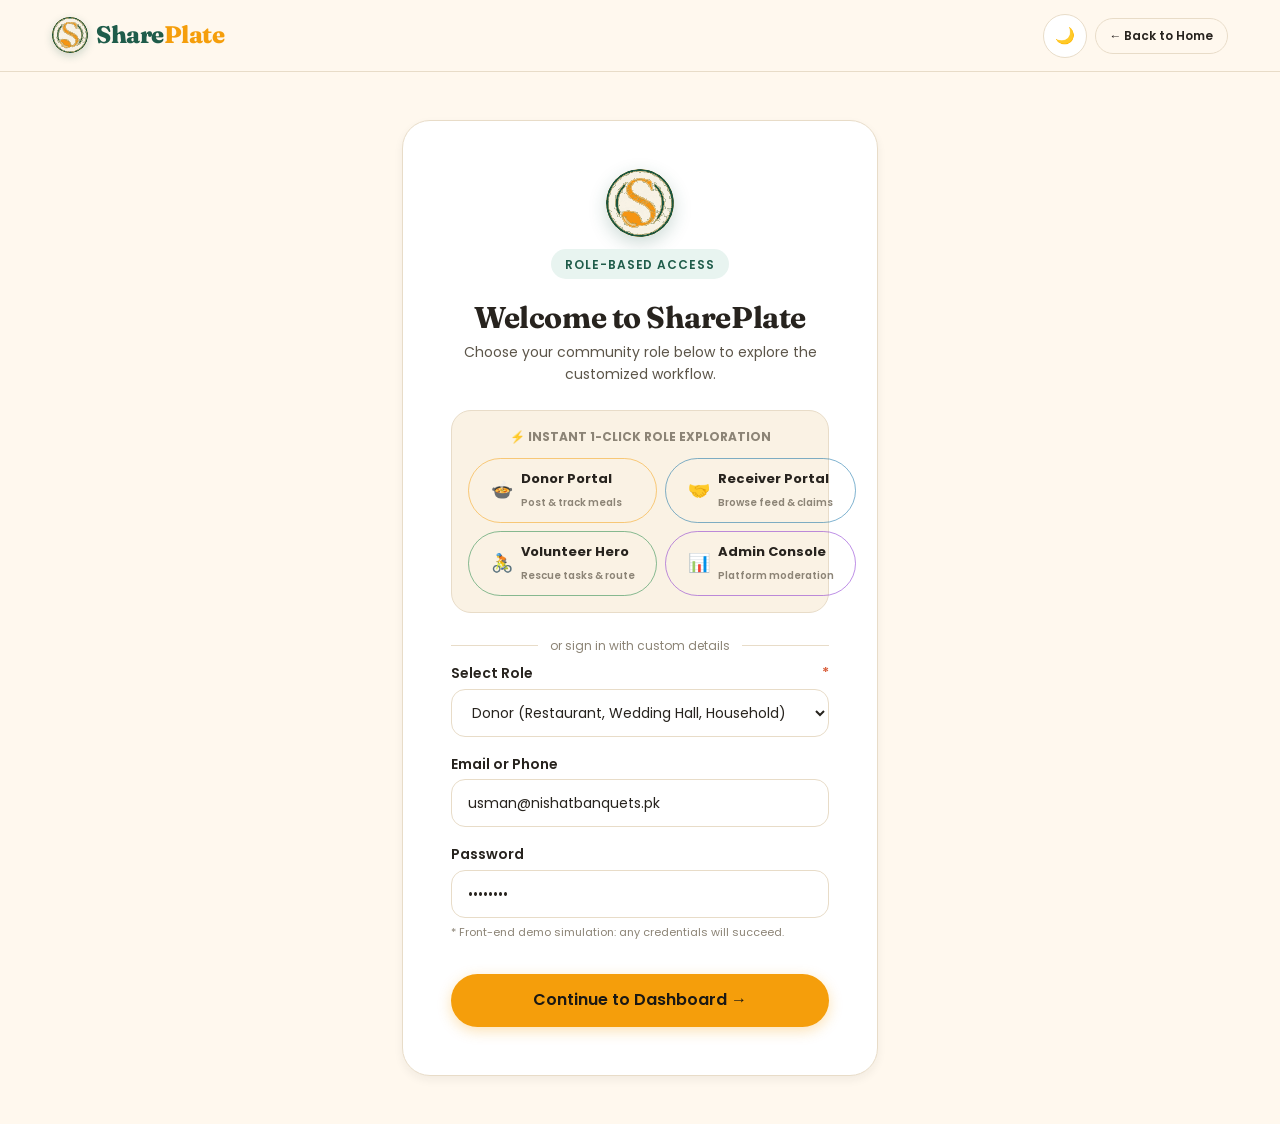
==== login.html @ aed95f28 "Initial commit: SharePlate web application" ====
<!DOCTYPE html>
<html lang="en">
<head>
  <meta charset="UTF-8">
  <meta name="viewport" content="width=device-width, initial-scale=1.0">
  <title>Login & Role Selection - SharePlate</title>
  <meta name="description" content="Sign in or select a demo role to experience SharePlate as a Donor, Receiver, Volunteer, or Admin.">

  <!-- Google Fonts -->
  <link rel="preconnect" href="https://fonts.googleapis.com">
  <link rel="preconnect" href="https://fonts.gstatic.com" crossorigin>
  <link href="https://fonts.googleapis.com/css2?family=Fraunces:opsz,wght@9..144,600;700;800&family=Poppins:wght@400;500;600;700&display=swap" rel="stylesheet">

  <!-- Favicon / Brand Icons -->
  <link rel="icon" type="image/x-icon" href="assests/shareplate_logo.ico">
  <link rel="icon" type="image/svg+xml" href="assests/shareplate_logo.svg">
  <link rel="apple-touch-icon" href="assests/shareplate_logo.png">

  <link rel="stylesheet" href="css/style.css">
</head>
<body style="min-height:100vh; display:flex; flex-direction:column; background:var(--color-bg);">

  <!-- Minimal Nav -->
  <header class="navbar" role="banner">
    <div class="container nav-container">
      <a href="index.html" class="brand-logo" aria-label="SharePlate Home">
        <img src="assests/shareplate_logo.svg" alt="SharePlate Logo" class="brand-logo-img" width="36" height="36">
        <span class="logo-text">Share<span>Plate</span></span>
      </a>

      <div class="nav-actions">
        <button class="btn-icon theme-toggle-btn" aria-label="Toggle Dark Mode">
          <span class="theme-icon-moon">🌙</span>
          <span class="theme-icon-sun" style="display:none;">☀️</span>
        </button>
        <a href="index.html" class="btn btn-outline btn-sm">&larr; Back to Home</a>
      </div>
    </div>
  </header>

  <main class="flex-center" style="flex:1; padding-block:var(--space-2xl);">
    <div class="container" style="max-width:540px;">
      <div class="form-card fade-in">
        <div style="text-align:center; margin-bottom:var(--space-lg);">
          <img src="assests/shareplate_logo.svg" alt="SharePlate Logo" class="brand-logo-img" style="width:68px; height:68px; margin:0 auto var(--space-sm); box-shadow:0 6px 18px rgba(31,92,74,0.22);">
          <span class="section-tag">Role-Based Access</span>
          <h1 style="font-size:var(--font-size-2xl); margin-top:var(--space-xs); margin-bottom:var(--space-2xs);">Welcome to SharePlate</h1>
          <p style="font-size:var(--font-size-sm); color:var(--color-text-secondary);">
            Choose your community role below to explore the customized workflow.
          </p>
        </div>

        <!-- One-Click Instant Demo Login Strip -->
        <div style="margin-bottom:var(--space-xl); background:var(--color-bg-alt); padding:var(--space-md); border-radius:var(--radius-lg); border:1px solid var(--color-border);">
          <div style="font-size:var(--font-size-xs); font-weight:700; text-transform:uppercase; color:var(--color-text-muted); margin-bottom:var(--space-sm); text-align:center;">
            ⚡ Instant 1-Click Role Exploration
          </div>
          <div class="grid-cols-2" style="gap:var(--space-xs);">
            <button class="btn btn-outline quick-login-btn" data-role="donor" style="border-color:rgba(245,158,11,0.5); justify-content:flex-start; text-align:left;">
              <span style="font-size:18px;">🍲</span>
              <div>
                <strong style="display:block; font-size:13px;">Donor Portal</strong>
                <span style="font-size:10px; color:var(--color-text-muted);">Post & track meals</span>
              </div>
            </button>

            <button class="btn btn-outline quick-login-btn" data-role="receiver" style="border-color:rgba(3,105,161,0.5); justify-content:flex-start; text-align:left;">
              <span style="font-size:18px;">🤝</span>
              <div>
                <strong style="display:block; font-size:13px;">Receiver Portal</strong>
                <span style="font-size:10px; color:var(--color-text-muted);">Browse feed & claims</span>
              </div>
            </button>

            <button class="btn btn-outline quick-login-btn" data-role="volunteer" style="border-color:rgba(21,128,61,0.5); justify-content:flex-start; text-align:left;">
              <span style="font-size:18px;">🚴</span>
              <div>
                <strong style="display:block; font-size:13px;">Volunteer Hero</strong>
                <span style="font-size:10px; color:var(--color-text-muted);">Rescue tasks & route</span>
              </div>
            </button>

            <button class="btn btn-outline quick-login-btn" data-role="admin" style="border-color:rgba(126,34,206,0.5); justify-content:flex-start; text-align:left;">
              <span style="font-size:18px;">📊</span>
              <div>
                <strong style="display:block; font-size:13px;">Admin Console</strong>
                <span style="font-size:10px; color:var(--color-text-muted);">Platform moderation</span>
              </div>
            </button>
          </div>
        </div>

        <div class="flex-center" style="margin-bottom:var(--space-md); position:relative;">
          <hr style="width:100%; border:none; border-top:1px solid var(--color-border);">
          <span style="position:absolute; background:var(--color-surface); padding-inline:var(--space-sm); font-size:var(--font-size-xs); color:var(--color-text-muted);">
            or sign in with custom details
          </span>
        </div>

        <!-- Custom Login Simulation Form -->
        <form id="custom-login-form">
          <div class="form-group">
            <label class="form-label" for="login-role">Select Role <span class="required">*</span></label>
            <select id="login-role" class="form-control" required>
              <option value="donor">Donor (Restaurant, Wedding Hall, Household)</option>
              <option value="receiver">Receiver (NGO, Orphanage, Shelter)</option>
              <option value="volunteer">Volunteer (Food Rescue Transporter)</option>
              <option value="admin">Platform Admin & Safety Moderator</option>
            </select>
          </div>

          <div class="form-group">
            <label class="form-label" for="login-email">Email or Phone</label>
            <input type="text" id="login-email" class="form-control" placeholder="e.g. usman@nishatbanquets.pk" value="usman@nishatbanquets.pk">
          </div>

          <div class="form-group">
            <label class="form-label" for="login-pass">Password</label>
            <input type="password" id="login-pass" class="form-control" placeholder="Enter any mock password" value="••••••••">
            <span style="font-size:11px; color:var(--color-text-muted); margin-top:2px;">
              * Front-end demo simulation: any credentials will succeed.
            </span>
          </div>

          <button type="submit" class="btn btn-primary btn-block btn-lg" style="margin-top:var(--space-md);">
            Continue to Dashboard &rarr;
          </button>
        </form>
      </div>
    </div>
  </main>

  <script src="js/data.js"></script>
  <script src="js/auth.js"></script>
  <script src="js/ui.js"></script>
  <script>
    document.addEventListener('DOMContentLoaded', () => {
      // Check query param for preselected role (e.g., login.html?role=volunteer)
      const params = new URLSearchParams(window.location.search);
      const preRole = params.get('role');
      if (preRole && ['donor', 'receiver', 'volunteer', 'admin'].includes(preRole)) {
        document.getElementById('login-role').value = preRole;
      }

      // Quick 1-click buttons
      document.querySelectorAll('.quick-login-btn').forEach(btn => {
        btn.addEventListener('click', () => {
          const role = btn.dataset.role;
          SharePlateAuth.loginAs(role);
        });
      });

      // Custom form submission
      const form = document.getElementById('custom-login-form');
      if (form) {
        form.addEventListener('submit', (e) => {
          e.preventDefault();
          const role = document.getElementById('login-role').value;
          const email = document.getElementById('login-email').value;
          SharePlateAuth.loginAs(role, { email });
        });
      }
    });
  </script>
</body>
</html>
---- css/style.css ----
/* ==========================================================================
   SharePlate Master Stylesheet
   Imports modular styles & defines Home & Landing Sections
   ========================================================================== */

@import url('./variables.css');
@import url('./base.css');
@import url('./components.css');
@import url('./navigation.css');
@import url('./dashboard.css');
@import url('./responsive.css');

/* --------------------------------------------------------------------------
   Hero Section
   -------------------------------------------------------------------------- */
.hero-section {
  position: relative;
  min-height: 85vh;
  display: flex;
  align-items: center;
  background: linear-gradient(135deg, rgba(20, 63, 51, 0.94) 0%, rgba(31, 92, 74, 0.85) 60%, rgba(200, 90, 50, 0.5) 100%),
              url('https://images.unsplash.com/photo-1543339308-43e59d6b73a6?auto=format&fit=crop&w=1920&q=80') center/cover no-repeat;
  color: #FFFFFF;
  padding-block: var(--space-3xl);
  overflow: hidden;
}

.hero-content {
  position: relative;
  z-index: 2;
  max-width: 740px;
}

.hero-badge {
  display: inline-flex;
  align-items: center;
  gap: var(--space-xs);
  padding: 0.4rem 1rem;
  background: rgba(255, 255, 255, 0.15);
  backdrop-filter: blur(8px);
  border: 1px solid rgba(255, 255, 255, 0.25);
  border-radius: var(--radius-full);
  font-size: var(--font-size-xs);
  font-weight: 600;
  color: var(--color-saffron-light);
  margin-bottom: var(--space-md);
}

.hero-title {
  color: #FFFFFF;
  font-size: var(--font-size-display);
  font-weight: 800;
  line-height: 1.15;
  margin-bottom: var(--space-md);
  text-shadow: 0 2px 10px rgba(0, 0, 0, 0.25);
}

.hero-subtitle {
  font-size: clamp(1.05rem, 2vw, 1.25rem);
  color: rgba(255, 255, 255, 0.9);
  line-height: 1.6;
  margin-bottom: var(--space-xl);
}

.hero-actions {
  display: flex;
  flex-wrap: wrap;
  align-items: center;
  gap: var(--space-md);
  margin-bottom: var(--space-2xl);
}

.hero-live-counter {
  display: inline-flex;
  align-items: center;
  gap: var(--space-sm);
  background: rgba(18, 24, 21, 0.65);
  backdrop-filter: blur(12px);
  border: 1px solid rgba(255, 255, 255, 0.2);
  border-radius: var(--radius-full);
  padding: 0.5rem 1.25rem;
  font-size: var(--font-size-sm);
  color: #FFFFFF;
}

.pulsing-dot {
  width: 10px;
  height: 10px;
  border-radius: 50%;
  background: var(--color-saffron);
  box-shadow: 0 0 0 rgba(245, 158, 11, 0.7);
  animation: pulseGlow 1.8s infinite;
}

/* --------------------------------------------------------------------------
   Live Availability Strip (Horizontal Scrolling Carousel)
   -------------------------------------------------------------------------- */
.live-strip-section {
  background: var(--color-surface);
  border-bottom: 1px solid var(--color-border);
  padding-block: var(--space-xl);
}

.strip-header {
  display: flex;
  align-items: center;
  justify-content: space-between;
  margin-bottom: var(--space-md);
}

.scroller-track {
  display: flex;
  gap: var(--space-md);
  overflow-x: auto;
  scroll-snap-type: x mandatory;
  padding-bottom: var(--space-sm);
  -webkit-overflow-scrolling: touch;
  scrollbar-width: thin;
  scrollbar-color: var(--color-border) transparent;
}

.scroller-card {
  flex: 0 0 290px;
  scroll-snap-align: start;
}

/* --------------------------------------------------------------------------
   How It Works (Process with dotted connector line)
   -------------------------------------------------------------------------- */
.how-it-works-grid {
  display: grid;
  grid-template-columns: 1fr;
  gap: var(--space-xl);
  position: relative;
  margin-top: var(--space-xl);
}

@media (min-width: 900px) {
  .how-it-works-grid {
    grid-template-columns: repeat(3, 1fr);
  }

  .how-it-works-grid::before {
    content: '';
    position: absolute;
    top: 48px;
    left: 15%;
    right: 15%;
    border-top: 2.5px dashed var(--color-border-focus);
    z-index: 1;
    opacity: 0.5;
  }
}

.step-card {
  position: relative;
  z-index: 2;
  text-align: center;
  background: var(--color-surface);
  border: 1px solid var(--color-border);
  border-radius: var(--radius-xl);
  padding: var(--space-xl);
  box-shadow: var(--shadow-sm);
  display: flex;
  flex-direction: column;
  align-items: center;
}

.step-icon-box {
  width: 76px;
  height: 76px;
  border-radius: var(--radius-full);
  background: var(--color-primary-surface);
  color: var(--color-primary);
  display: flex;
  align-items: center;
  justify-content: center;
  font-size: 2rem;
  margin-bottom: var(--space-md);
  border: 2px solid rgba(31, 92, 74, 0.2);
  transition: transform var(--transition-fast), background var(--transition-fast);
}

.step-card:hover .step-icon-box {
  transform: scale(1.1) rotate(5deg);
  background: var(--color-saffron-surface);
  color: var(--color-saffron-dark);
}

/* --------------------------------------------------------------------------
   Impact Band (Animated count-up counters)
   -------------------------------------------------------------------------- */
.impact-band {
  background: linear-gradient(135deg, var(--color-primary-dark) 0%, var(--color-primary) 100%);
  color: #FFFFFF;
  padding-block: var(--space-3xl);
  position: relative;
}

.impact-grid {
  display: grid;
  grid-template-columns: repeat(2, 1fr);
  gap: var(--space-lg);
  text-align: center;
}

@media (min-width: 900px) {
  .impact-grid {
    grid-template-columns: repeat(4, 1fr);
  }
}

.impact-item {
  display: flex;
  flex-direction: column;
  align-items: center;
}

.impact-number {
  font-family: var(--font-heading);
  font-size: clamp(2.2rem, 4vw, 3.5rem);
  font-weight: 800;
  color: var(--color-saffron);
  line-height: 1;
  margin-bottom: var(--space-xs);
}

.impact-label {
  font-size: var(--font-size-sm);
  color: rgba(255, 255, 255, 0.85);
  font-weight: 500;
}

/* --------------------------------------------------------------------------
   Who Is It For (Role Target Cards)
   -------------------------------------------------------------------------- */
.audience-card {
  background: var(--color-surface);
  border: 1px solid var(--color-border);
  border-radius: var(--radius-xl);
  padding: var(--space-xl);
  display: flex;
  flex-direction: column;
  height: 100%;
  transition: transform var(--transition-fast), box-shadow var(--transition-fast);
}

.audience-card:hover {
  transform: translateY(-4px);
  box-shadow: var(--shadow-md);
}

.audience-icon {
  font-size: 2.2rem;
  margin-bottom: var(--space-md);
}

/* --------------------------------------------------------------------------
   Stories of Hope (Testimonial Carousel)
   -------------------------------------------------------------------------- */
.carousel-container {
  position: relative;
  max-width: 820px;
  margin-inline: auto;
  overflow: hidden;
}

.testimonial-track {
  display: flex;
  transition: transform 0.5s ease-in-out;
}

.testimonial-slide {
  min-width: 100%;
  padding: var(--space-xl);
  background: var(--color-surface);
  border: 1px solid var(--color-border);
  border-radius: var(--radius-xl);
  box-shadow: var(--shadow-sm);
  text-align: center;
}

.testimonial-quote {
  font-family: var(--font-heading);
  font-size: clamp(1.1rem, 2vw, 1.4rem);
  font-style: italic;
  color: var(--color-text-main);
  margin-bottom: var(--space-lg);
  line-height: 1.5;
}

.testimonial-author {
  display: flex;
  align-items: center;
  justify-content: center;
  gap: var(--space-md);
}

.testimonial-avatar {
  width: 54px;
  height: 54px;
  border-radius: var(--radius-full);
  object-fit: cover;
  border: 2px solid var(--color-saffron);
}

.carousel-nav-btn {
  position: absolute;
  top: 50%;
  transform: translateY(-50%);
  z-index: 10;
}

.carousel-prev { left: 4px; }
.carousel-next { right: 4px; }

/* --------------------------------------------------------------------------
   CTA Banner
   -------------------------------------------------------------------------- */
.cta-banner {
  background: linear-gradient(135deg, var(--color-primary-surface) 0%, var(--color-saffron-surface) 100%);
  border: 2px solid var(--color-border);
  border-radius: var(--radius-xl);
  padding: var(--space-2xl) var(--space-xl);
  text-align: center;
  margin-block: var(--space-2xl);
}

.cta-banner h2 {
  font-size: clamp(1.8rem, 3.5vw, 2.5rem);
  margin-bottom: var(--space-md);
}

/* --------------------------------------------------------------------------
   Footer
   -------------------------------------------------------------------------- */
.site-footer {
  background: #16201B;
  color: #ECEAE4;
  padding-block: var(--space-3xl) var(--space-xl);
  margin-top: auto;
  border-top: 1px solid #23322B;
}

.footer-grid {
  display: grid;
  grid-template-columns: 1fr;
  gap: var(--space-2xl);
  margin-bottom: var(--space-2xl);
}

@media (min-width: 640px) {
  .footer-grid {
    grid-template-columns: repeat(2, 1fr);
  }
}

@media (min-width: 1024px) {
  .footer-grid {
    grid-template-columns: 2fr 1fr 1fr 1.5fr;
  }
}

.footer-brand p {
  color: #A3A8A5;
  font-size: var(--font-size-sm);
  margin-top: var(--space-sm);
  max-width: 320px;
}

.footer-col h4 {
  color: #FFFFFF;
  font-size: var(--font-size-sm);
  text-transform: uppercase;
  letter-spacing: 0.08em;
  margin-bottom: var(--space-md);
}

.footer-links {
  display: flex;
  flex-direction: column;
  gap: var(--space-xs);
  font-size: var(--font-size-sm);
}

.footer-links a {
  color: #A3A8A5;
}

.footer-links a:hover {
  color: var(--color-saffron);
}

.footer-bottom {
  border-top: 1px solid #23322B;
  padding-top: var(--space-lg);
  display: flex;
  flex-direction: column;
  gap: var(--space-sm);
  align-items: center;
  justify-content: space-between;
  font-size: var(--font-size-xs);
  color: #7D8480;
}

@media (min-width: 640px) {
  .footer-bottom {
    flex-direction: row;
  }
}
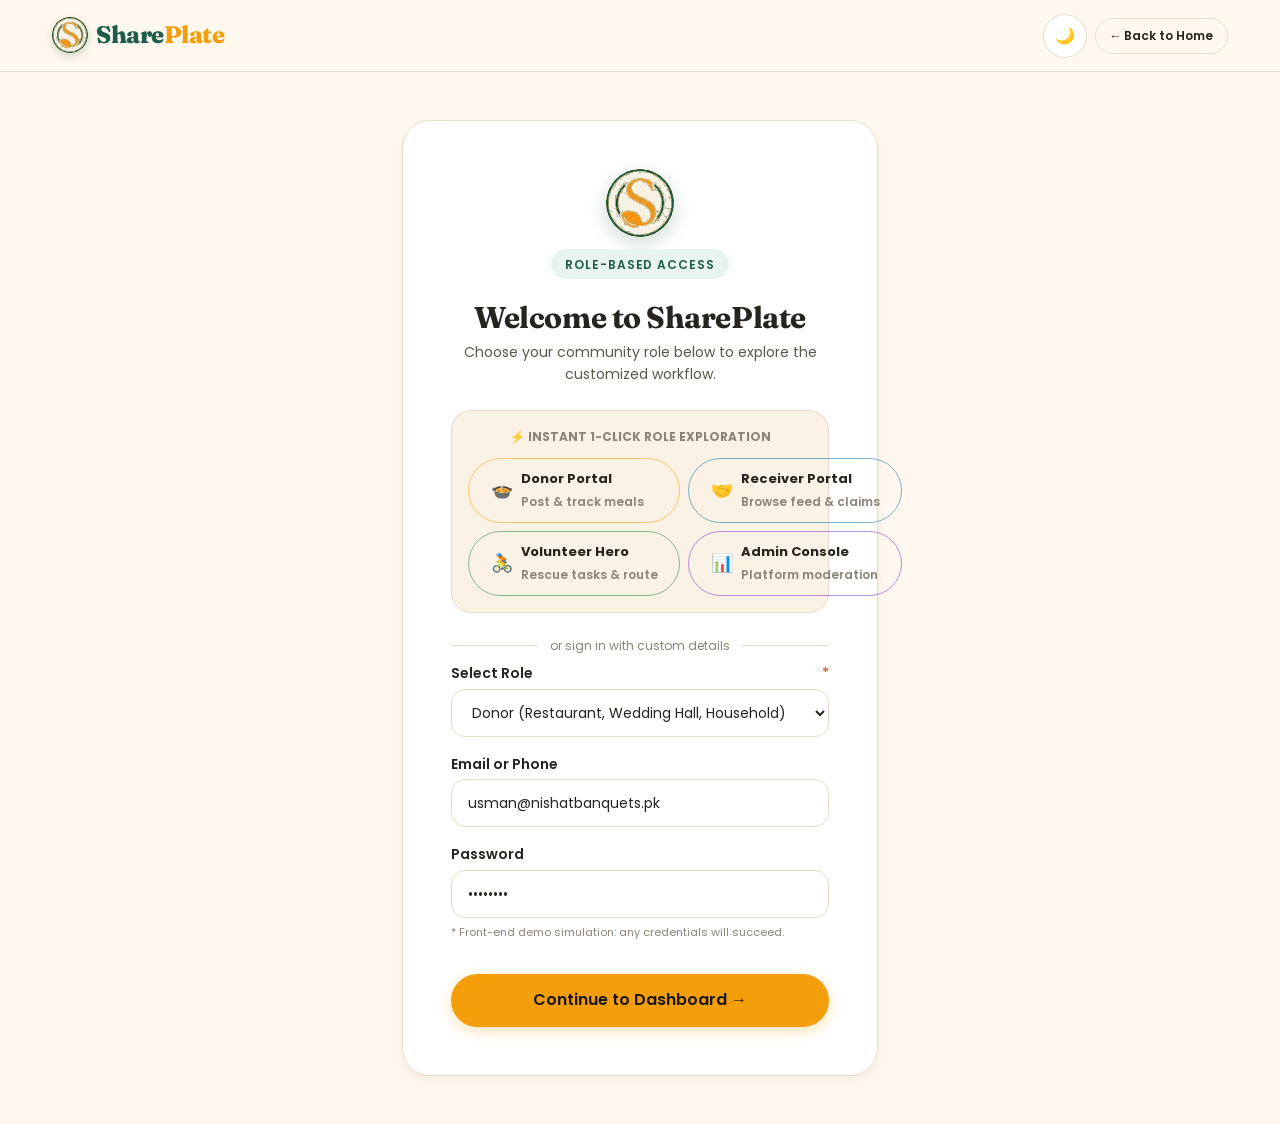
==== commit 301181ce: "style(responsive): mobile usability pass - Notification dropdown (320px, anchored right:0 to the bel" ====
--- a/login.html
+++ b/login.html
@@ -60,7 +60,7 @@
               <span style="font-size:18px;">🍲</span>
               <div>
                 <strong style="display:block; font-size:13px;">Donor Portal</strong>
-                <span style="font-size:10px; color:var(--color-text-muted);">Post & track meals</span>
+                <span style="font-size:12px; color:var(--color-text-muted);">Post & track meals</span>
               </div>
             </button>
 
@@ -68,7 +68,7 @@
               <span style="font-size:18px;">🤝</span>
               <div>
                 <strong style="display:block; font-size:13px;">Receiver Portal</strong>
-                <span style="font-size:10px; color:var(--color-text-muted);">Browse feed & claims</span>
+                <span style="font-size:12px; color:var(--color-text-muted);">Browse feed & claims</span>
               </div>
             </button>
 
@@ -76,7 +76,7 @@
               <span style="font-size:18px;">🚴</span>
               <div>
                 <strong style="display:block; font-size:13px;">Volunteer Hero</strong>
-                <span style="font-size:10px; color:var(--color-text-muted);">Rescue tasks & route</span>
+                <span style="font-size:12px; color:var(--color-text-muted);">Rescue tasks & route</span>
               </div>
             </button>
 
@@ -84,7 +84,7 @@
               <span style="font-size:18px;">📊</span>
               <div>
                 <strong style="display:block; font-size:13px;">Admin Console</strong>
-                <span style="font-size:10px; color:var(--color-text-muted);">Platform moderation</span>
+                <span style="font-size:12px; color:var(--color-text-muted);">Platform moderation</span>
               </div>
             </button>
           </div>
